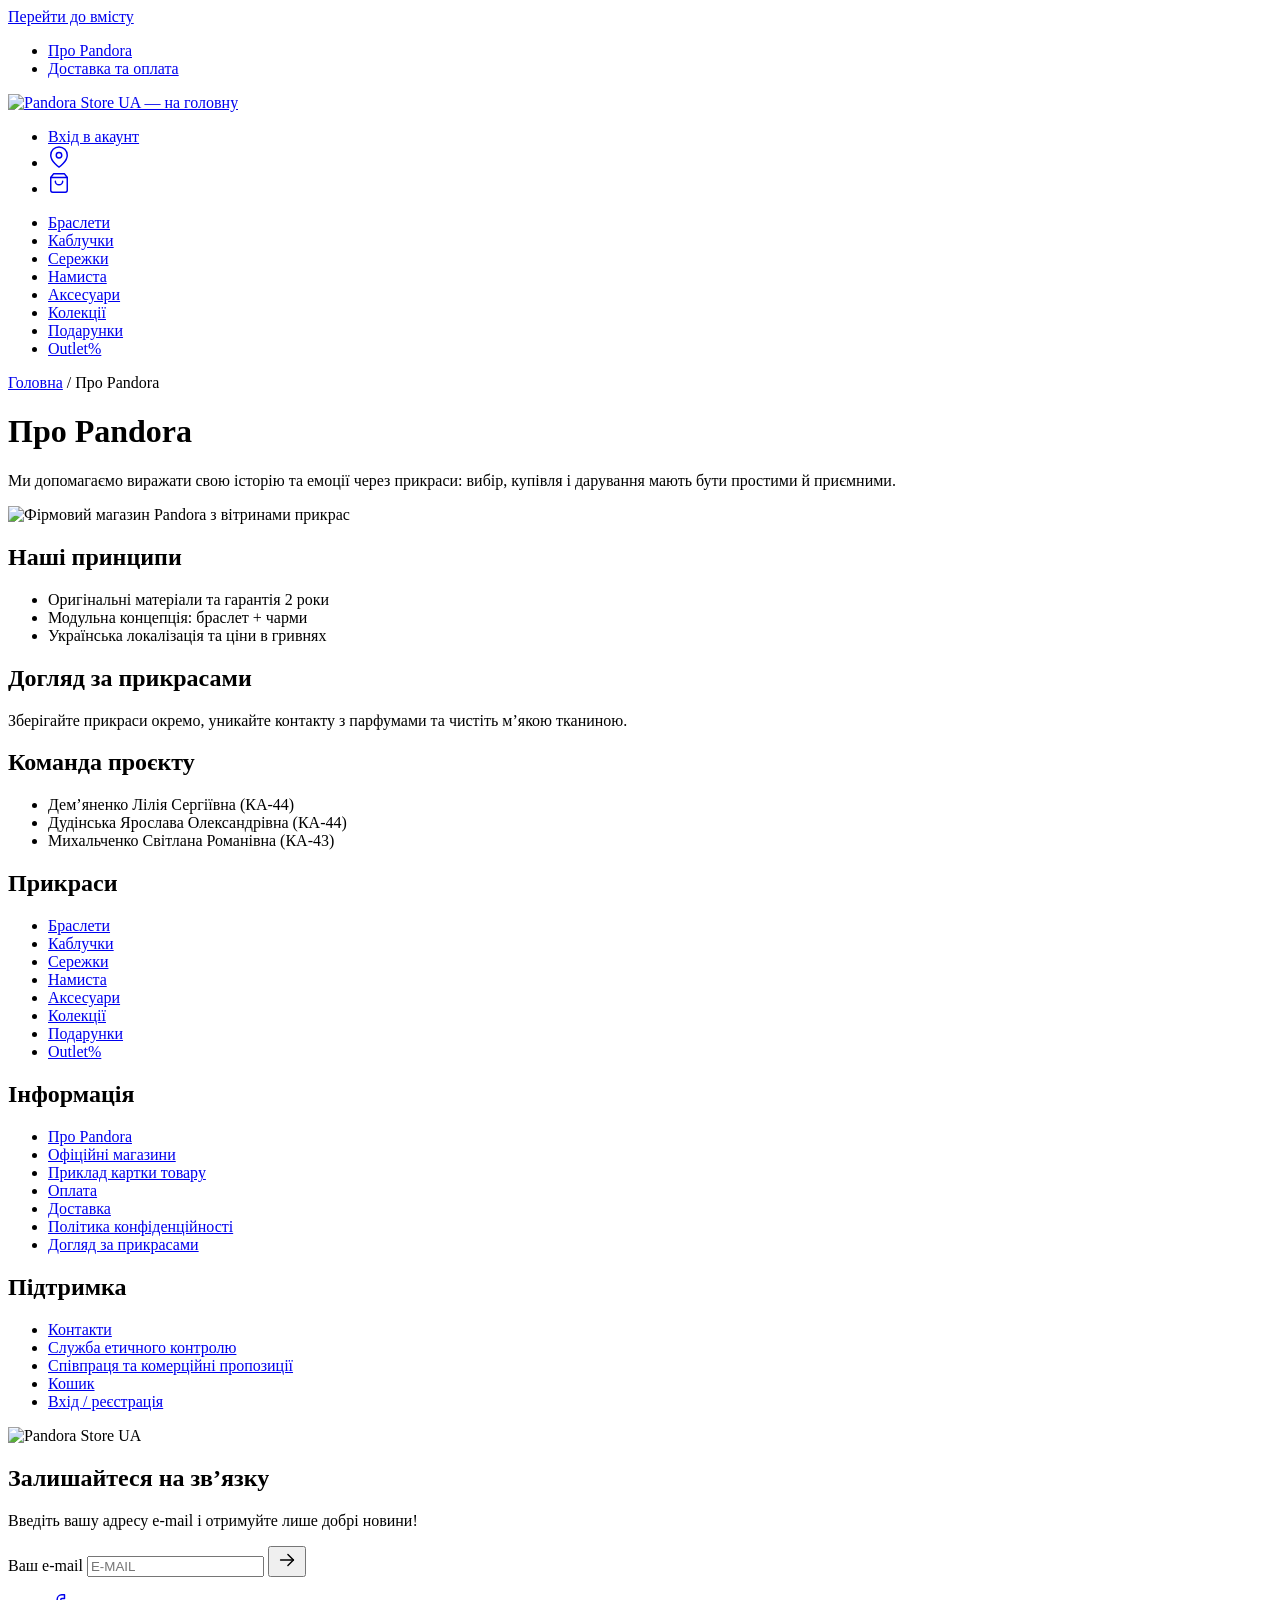
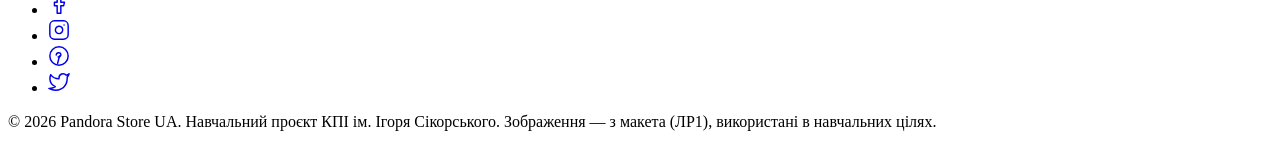
==== about.html @ 25a3421e "Add files via upload" ====
<!DOCTYPE html>
<html lang="uk">
<head>
<meta charset="UTF-8">
<meta name="viewport" content="width=device-width, initial-scale=1">
<meta name="description" content="Про Pandora Store UA: місія, принципи, догляд за прикрасами та команда проєкту.">
<title>Про Pandora — Pandora Store UA</title>
<link rel="preconnect" href="https://fonts.googleapis.com">
<link rel="preconnect" href="https://fonts.gstatic.com" crossorigin>
<link rel="stylesheet" href="https://fonts.googleapis.com/css2?family=Comfortaa:wght@300;400;700&amp;display=swap">
<link rel="stylesheet" href="css/style.css">
<link rel="icon" href="images/logo.svg" type="image/svg+xml">
</head>
<body>
<a class="skip" href="#content">Перейти до вмісту</a>
<header>
<div class="wrap">
<div class="topbar">
<nav class="top-left" aria-label="Про магазин">
<ul>
<li><a href="about.html" aria-current="page">Про Pandora</a></li>
<li><a href="delivery.html">Доставка та оплата</a></li>
</ul>
</nav>
<a class="logo" href="index.html"><img src="images/logo.svg" alt="Pandora Store UA — на головну" width="200" height="40"></a>
<nav class="top-right" aria-label="Акаунт і кошик">
<ul>
<li><a href="login.html">Вхід в акаунт</a></li>
<li><a class="icon-link" href="contacts.html" aria-label="Контакти та магазини"><svg class="ico" viewBox="0 0 24 24" width="22" height="22" fill="none" stroke="currentColor" stroke-width="1.6" stroke-linecap="round" stroke-linejoin="round" aria-hidden="true" focusable="false"><path d="M21 10c0 7-9 13-9 13s-9-6-9-13a9 9 0 0 1 18 0z"/><circle cx="12" cy="10" r="3"/></svg></a></li>
<li><a class="icon-link" href="cart.html" aria-label="Кошик"><svg class="ico" viewBox="0 0 24 24" width="22" height="22" fill="none" stroke="currentColor" stroke-width="1.6" stroke-linecap="round" stroke-linejoin="round" aria-hidden="true" focusable="false"><path d="M6 2L3 6v14a2 2 0 0 0 2 2h14a2 2 0 0 0 2-2V6l-3-4z"/><path d="M3 6h18"/><path d="M16 10a4 4 0 0 1-8 0"/></svg></a></li>
</ul>
</nav>
</div>
<nav class="catnav" aria-label="Категорії прикрас">
<ul><li><a href="catalog.html">Браслети</a></li><li><a href="catalog.html">Каблучки</a></li><li><a href="catalog.html">Сережки</a></li><li><a href="catalog.html">Намиста</a></li><li><a href="catalog.html">Аксесуари</a></li><li><a href="catalog.html">Колекції</a></li><li><a href="catalog.html">Подарунки</a></li><li><a href="catalog.html">Outlet%</a></li></ul>
</nav>
</div>
</header>
<main id="content">
<div class="wrap">
<p class="crumbs"><a href="index.html">Головна</a> / Про Pandora</p>
<h1>Про Pandora</h1>
<p>Ми допомагаємо виражати свою історію та емоції через прикраси: вибір, купівля і дарування мають бути простими й приємними.</p>
<img class="about-img" src="images/visit.webp" alt="Фірмовий магазин Pandora з вітринами прикрас" width="605" height="577" loading="lazy">
<h2>Наші принципи</h2>
<ul><li>Оригінальні матеріали та гарантія 2 роки</li><li>Модульна концепція: браслет + чарми</li><li>Українська локалізація та ціни в гривнях</li></ul>
<h2 id="care">Догляд за прикрасами</h2>
<p>Зберігайте прикраси окремо, уникайте контакту з парфумами та чистіть м’якою тканиною.</p>
<h2>Команда проєкту</h2>
<ul><li>Дем’яненко Лілія Сергіївна (КА-44)</li><li>Дудінська Ярослава Олександрівна (КА-44)</li><li>Михальченко Світлана Романівна (КА-43)</li></ul>
</div>
</main>
<footer>
<div class="wrap foot">
<nav aria-label="Прикраси">
<h2>Прикраси</h2>
<ul><li><a href="catalog.html">Браслети</a></li><li><a href="catalog.html">Каблучки</a></li><li><a href="catalog.html">Сережки</a></li><li><a href="catalog.html">Намиста</a></li><li><a href="catalog.html">Аксесуари</a></li><li><a href="catalog.html">Колекції</a></li><li><a href="catalog.html">Подарунки</a></li><li><a href="catalog.html">Outlet%</a></li></ul>
</nav>
<nav aria-label="Інформація">
<h2>Інформація</h2>
<ul>
<li><a href="about.html">Про Pandora</a></li>
<li><a href="contacts.html">Офіційні магазини</a></li>
<li><a href="product.html">Приклад картки товару</a></li>
<li><a href="delivery.html">Оплата</a></li>
<li><a href="delivery.html">Доставка</a></li>
<li><a href="about.html">Політика конфіденційності</a></li>
<li><a href="about.html">Догляд за прикрасами</a></li>
</ul>
</nav>
<nav aria-label="Служба підтримки">
<h2>Підтримка</h2>
<ul>
<li><a href="contacts.html">Контакти</a></li>
<li><a href="about.html">Служба етичного контролю</a></li>
<li><a href="contacts.html">Співпраця та комерційні пропозиції</a></li>
<li><a href="cart.html">Кошик</a></li>
<li><a href="login.html">Вхід / реєстрація</a></li>
</ul>
</nav>
<section class="subscribe-box" aria-labelledby="news-title">
<img src="images/logo-white.svg" alt="Pandora Store UA" width="160" height="32">
<h2 id="news-title">Залишайтеся на зв’язку</h2>
<p>Введіть вашу адресу e-mail і отримуйте лише добрі новини!</p>
<form class="subscribe" data-demo data-message="Дякуємо за підписку! (демонстраційна форма)">
<label class="visually-hidden" for="sub-email">Ваш e-mail</label>
<input id="sub-email" name="email" type="email" required autocomplete="email" placeholder="E-MAIL">
<button type="submit" aria-label="Підписатися"><svg class="ico" viewBox="0 0 24 24" width="22" height="22" fill="none" stroke="currentColor" stroke-width="1.6" stroke-linecap="round" stroke-linejoin="round" aria-hidden="true" focusable="false"><path d="M5 12h14"/><path d="M13 6l6 6-6 6"/></svg></button>
</form>
<p class="status" role="status"></p>
<ul class="social">
<li><a href="https://www.facebook.com/" aria-label="Facebook" target="_blank" rel="noopener noreferrer"><svg class="ico" viewBox="0 0 24 24" width="22" height="22" fill="none" stroke="currentColor" stroke-width="1.6" stroke-linecap="round" stroke-linejoin="round" aria-hidden="true" focusable="false"><path d="M18 2h-3a5 5 0 0 0-5 5v3H7v4h3v8h4v-8h3l1-4h-4V7a1 1 0 0 1 1-1h3z"/></svg></a></li>
<li><a href="https://www.instagram.com/" aria-label="Instagram" target="_blank" rel="noopener noreferrer"><svg class="ico" viewBox="0 0 24 24" width="22" height="22" fill="none" stroke="currentColor" stroke-width="1.6" stroke-linecap="round" stroke-linejoin="round" aria-hidden="true" focusable="false"><rect x="2" y="2" width="20" height="20" rx="5"/><path d="M16 11.4A4 4 0 1 1 12.6 8 4 4 0 0 1 16 11.4z"/><path d="M17.5 6.5h.01"/></svg></a></li>
<li><a href="https://www.pinterest.com/" aria-label="Pinterest" target="_blank" rel="noopener noreferrer"><svg class="ico" viewBox="0 0 24 24" width="22" height="22" fill="none" stroke="currentColor" stroke-width="1.6" stroke-linecap="round" stroke-linejoin="round" aria-hidden="true" focusable="false"><circle cx="12" cy="12" r="10"/><path d="M10.5 20l2-8"/><path d="M9 11c0-3 4.5-3.5 5-1 .4 2-1.5 3.5-3 3"/></svg></a></li>
<li><a href="https://twitter.com/" aria-label="Twitter" target="_blank" rel="noopener noreferrer"><svg class="ico" viewBox="0 0 24 24" width="22" height="22" fill="none" stroke="currentColor" stroke-width="1.6" stroke-linecap="round" stroke-linejoin="round" aria-hidden="true" focusable="false"><path d="M23 3a10.9 10.9 0 0 1-3.14 1.53 4.48 4.48 0 0 0-7.86 3v1A10.66 10.66 0 0 1 3 4s-4 9 5 13a11.64 11.64 0 0 1-7 2c9 5 20 0 20-11.5a4.5 4.5 0 0 0-.08-.83A7.72 7.72 0 0 0 23 3z"/></svg></a></li>
</ul>
</section>
</div>
<div class="wrap"><p class="copy">© <span id="year">2026</span> Pandora Store UA. Навчальний проєкт КПІ ім. Ігоря Сікорського. Зображення — з макета (ЛР1), використані в навчальних цілях.</p></div>
</footer>
<script src="js/main.js" defer></script>
</body>
</html>
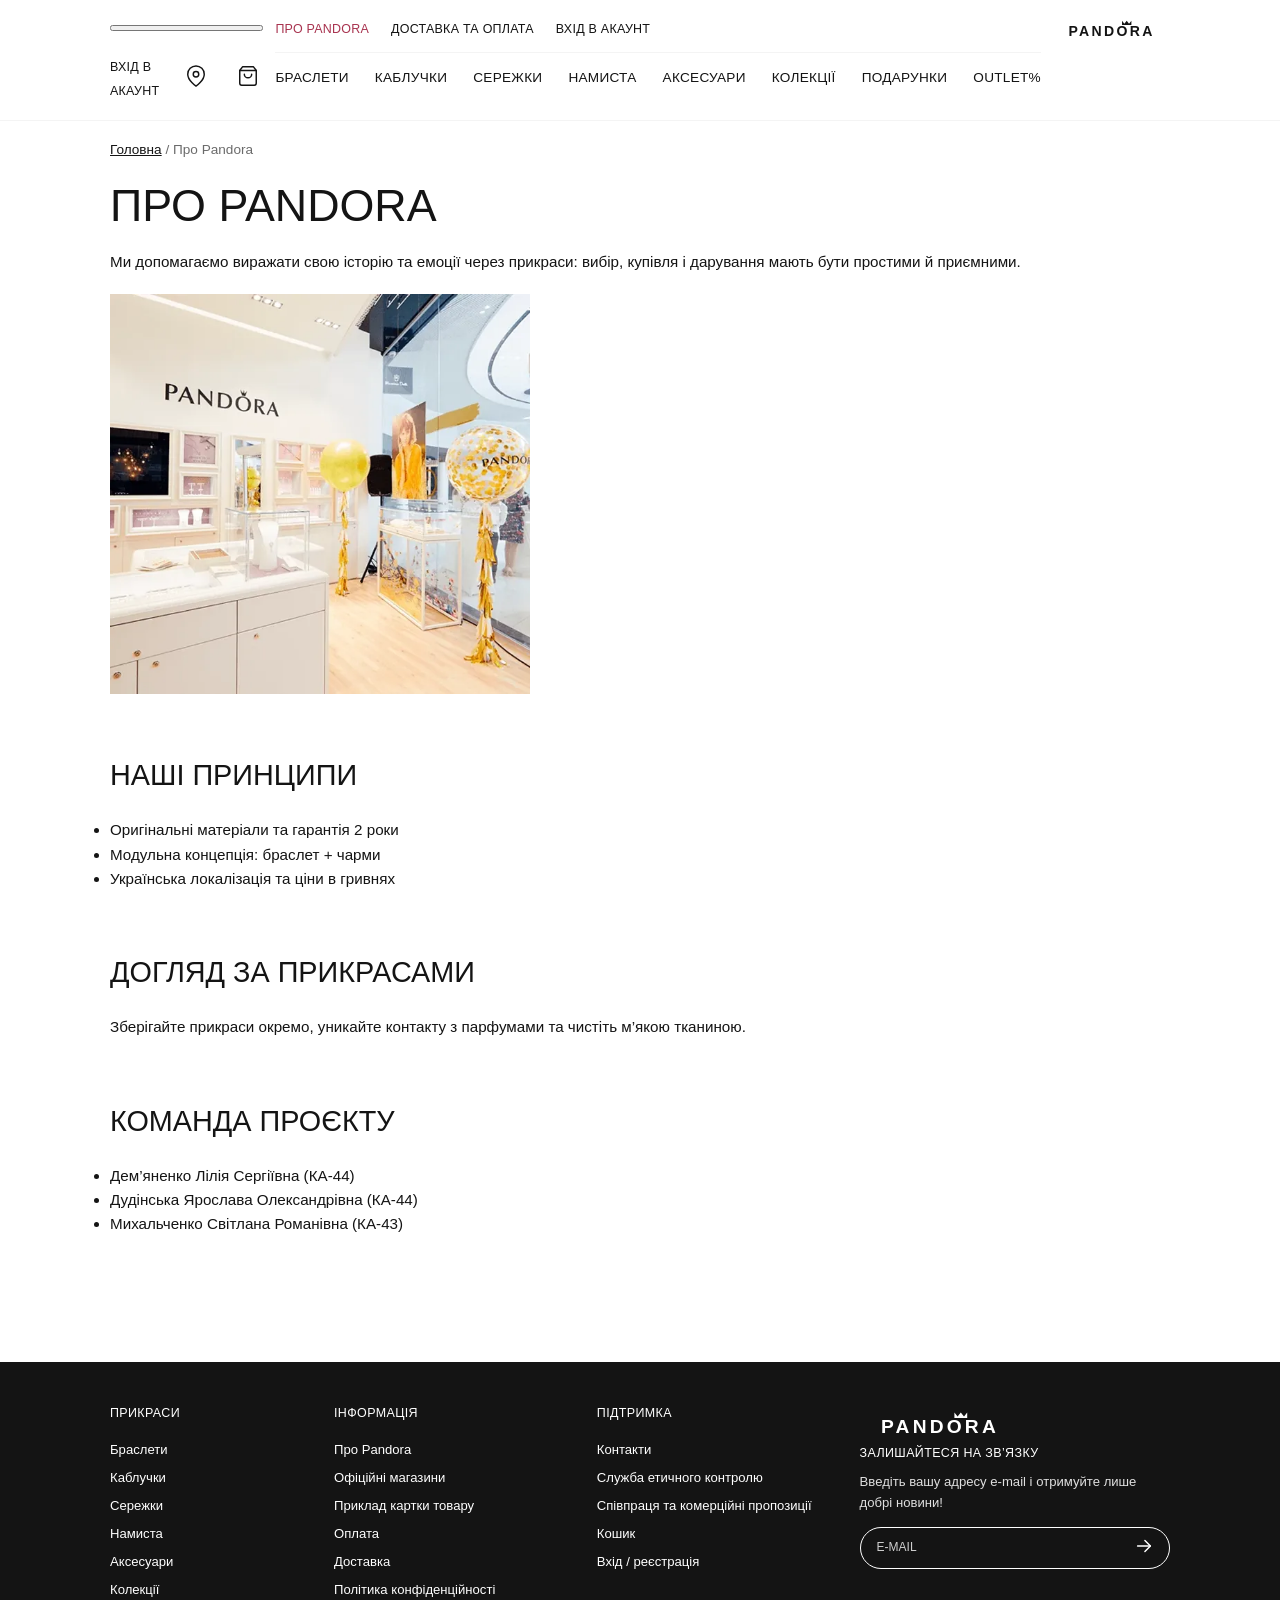
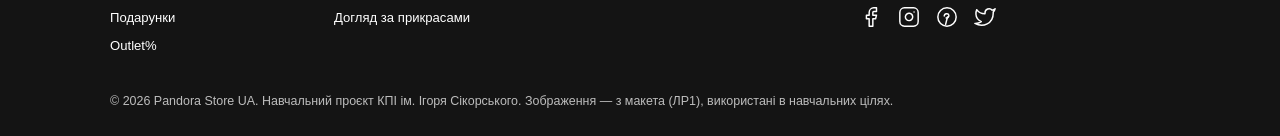
==== commit 9af6a290: "Add files via upload" ====
--- a/about.html
+++ b/about.html
@@ -8,6 +8,7 @@
 <link rel="preconnect" href="https://fonts.googleapis.com">
 <link rel="preconnect" href="https://fonts.gstatic.com" crossorigin>
 <link rel="stylesheet" href="https://fonts.googleapis.com/css2?family=Comfortaa:wght@300;400;700&amp;display=swap">
+<script>document.documentElement.classList.add("js");</script>
 <link rel="stylesheet" href="css/style.css">
 <link rel="icon" href="images/logo.svg" type="image/svg+xml">
 </head>
@@ -16,24 +17,27 @@
 <header>
 <div class="wrap">
 <div class="topbar">
-<nav class="top-left" aria-label="Про магазин">
+<button class="nav-toggle" type="button" aria-expanded="false" aria-controls="menu-about menu-cats"><span class="visually-hidden">Меню</span><span class="burger" aria-hidden="true"></span></button>
+<nav class="top-left" id="menu-about" aria-label="Про магазин">
 <ul>
 <li><a href="about.html" aria-current="page">Про Pandora</a></li>
 <li><a href="delivery.html">Доставка та оплата</a></li>
+<li class="menu-only"><a href="login.html">Вхід в акаунт</a></li>
 </ul>
 </nav>
 <a class="logo" href="index.html"><img src="images/logo.svg" alt="Pandora Store UA — на головну" width="200" height="40"></a>
 <nav class="top-right" aria-label="Акаунт і кошик">
 <ul>
-<li><a href="login.html">Вхід в акаунт</a></li>
+<li class="desk-only"><a href="login.html">Вхід в акаунт</a></li>
 <li><a class="icon-link" href="contacts.html" aria-label="Контакти та магазини"><svg class="ico" viewBox="0 0 24 24" width="22" height="22" fill="none" stroke="currentColor" stroke-width="1.6" stroke-linecap="round" stroke-linejoin="round" aria-hidden="true" focusable="false"><path d="M21 10c0 7-9 13-9 13s-9-6-9-13a9 9 0 0 1 18 0z"/><circle cx="12" cy="10" r="3"/></svg></a></li>
 <li><a class="icon-link" href="cart.html" aria-label="Кошик"><svg class="ico" viewBox="0 0 24 24" width="22" height="22" fill="none" stroke="currentColor" stroke-width="1.6" stroke-linecap="round" stroke-linejoin="round" aria-hidden="true" focusable="false"><path d="M6 2L3 6v14a2 2 0 0 0 2 2h14a2 2 0 0 0 2-2V6l-3-4z"/><path d="M3 6h18"/><path d="M16 10a4 4 0 0 1-8 0"/></svg></a></li>
 </ul>
 </nav>
-</div>
-<nav class="catnav" aria-label="Категорії прикрас">
+<nav class="catnav" id="menu-cats" aria-label="Категорії прикрас">
 <ul><li><a href="catalog.html">Браслети</a></li><li><a href="catalog.html">Каблучки</a></li><li><a href="catalog.html">Сережки</a></li><li><a href="catalog.html">Намиста</a></li><li><a href="catalog.html">Аксесуари</a></li><li><a href="catalog.html">Колекції</a></li><li><a href="catalog.html">Подарунки</a></li><li><a href="catalog.html">Outlet%</a></li></ul>
 </nav>
+</div>
+
 </div>
 </header>
 <main id="content">
--- a/css/style.css
+++ b/css/style.css
@@ -0,0 +1,189 @@
+:root{
+  --black:#141414;--white:#fff;--pink:#F4A0B3;--pink-d:#E8869C;--pink-l:#FFE9EE;
+  --grey-l:#F4F4F4;--grey:#8A8A8A;--err:#D64545;--ok:#3C9D6B;
+  /* темніші варіанти для ТЕКСТУ: контраст ≥ 4.5:1 (WCAG 2.1 AA) */
+  --pink-text:#A8334F;--grey-text:#6B6B6B;
+}
+*{box-sizing:border-box}
+body{margin:0;font-family:"Comfortaa",Arial,sans-serif;color:var(--black);background:var(--white);line-height:1.6;font-size:.95rem}
+a{color:var(--black)}a:hover{color:var(--pink-text)}
+img{max-width:100%;height:auto;display:block}
+ul,ol{padding:0}
+.skip{position:absolute;left:-999px}.skip:focus{left:8px;top:8px;background:var(--white);padding:8px;z-index:10}
+.visually-hidden{position:absolute;width:1px;height:1px;margin:-1px;padding:0;overflow:hidden;clip:rect(0 0 0 0);white-space:nowrap;border:0}
+:focus-visible{outline:3px solid var(--pink-text);outline-offset:2px}
+.wrap{max-width:1100px;margin:0 auto;padding:0 20px}
+.center{text-align:center}
+
+/* ---------- ШАПКА ---------- */
+header{border-bottom:1px solid var(--grey-l)}
+.topbar{display:grid;grid-template-columns:1fr auto 1fr;align-items:center;gap:12px;padding:16px 0}
+.topbar ul{list-style:none;display:flex;gap:6px 22px;margin:0;padding:0;align-items:center}
+.top-right ul{justify-content:flex-end}
+.topbar a{text-decoration:none;text-transform:uppercase;font-size:.78rem;letter-spacing:.02em}
+.topbar a:hover,.topbar a[aria-current="page"]{color:var(--pink-text)}
+.icon-link{display:inline-flex;padding:4px}
+.logo{justify-self:center}
+.catnav{border-top:1px solid var(--grey-l);padding:12px 0 14px}
+.catnav ul{list-style:none;display:flex;flex-wrap:wrap;justify-content:center;gap:6px 26px;margin:0;padding:0}
+.catnav a{text-decoration:none;font-size:.85rem;padding:2px 0;border-bottom:2px solid transparent}
+.catnav a:hover{border-bottom-color:var(--pink);color:var(--black)}
+
+/* ---------- ЗАГАЛЬНЕ ---------- */
+h1,h2,h3{text-transform:uppercase;line-height:1.25}
+h1{font-size:clamp(1.8rem,4vw,2.8rem);font-weight:300;margin:0 0 12px}
+h2{font-size:clamp(1.3rem,2.6vw,1.8rem);font-weight:400;margin:64px 0 24px}
+h3{font-size:.9rem;font-weight:400;margin:0}
+main{padding-bottom:40px}
+.btn{display:inline-block;background:var(--pink);color:var(--black);border:1px solid var(--pink);padding:13px 26px;font:700 .85rem "Comfortaa",Arial,sans-serif;text-transform:uppercase;text-decoration:none;text-align:center;cursor:pointer;border-radius:0}
+.btn:hover{background:var(--pink-d);border-color:var(--pink-d);color:var(--black)}
+.btn-outline{background:var(--white);border-color:var(--black)}
+.btn-outline:hover{background:var(--pink-l);border-color:var(--black)}
+.btn-block{display:block;width:100%;margin-top:12px}
+.btn-wide{min-width:220px}
+.arrow-link{display:inline-block;text-transform:uppercase;font-size:.8rem;text-decoration:none;border-bottom:1px solid var(--black);padding-bottom:2px}
+.arrow-link::after{content:" \2197"}
+.status{color:var(--ok);font-weight:700;min-height:1.6em;margin:8px 0 0}
+.status.error{color:var(--err)}
+
+/* ---------- ТОВАРНІ КАРТКИ ---------- */
+.tile{margin:0}
+.tile-img{display:block;background:var(--grey-l)}
+.tile-info{display:flex;justify-content:space-between;gap:12px;align-items:baseline;padding-top:8px}
+.tile-info h3{font-size:.82rem;text-transform:none;font-weight:400}
+.tile-info h3 a{text-decoration:none}
+.tile-info h3 a:hover{text-decoration:underline}
+.tile-price{margin:0;color:var(--grey-text);font-size:.8rem;white-space:nowrap}
+
+/* ---------- ГОЛОВНА ---------- */
+.hero{margin-top:24px}
+.hero h1{position:absolute}
+.categories h2{margin-top:72px}
+.cats-grid{display:grid;grid-template-columns:1fr 1.1fr;gap:40px;align-items:start}
+.cat-photos{display:flex;gap:14px;align-items:flex-start}
+.cat-photos img:first-child{width:62%}
+.cat-photos img:last-child{width:38%}
+.cat-list{list-style:none;margin:0;counter-reset:c;border-top:1px solid var(--black)}
+.cat-list li{counter-increment:c;border-bottom:1px solid var(--black)}
+.cat-list a{display:flex;gap:28px;padding:14px 4px;text-decoration:none;font-size:.85rem}
+.cat-list a::before{content:counter(c,decimal-leading-zero);color:var(--grey-text);min-width:1.6em}
+.cat-list a:hover{background:var(--pink-l);color:var(--black)}
+
+.promo{background:var(--pink-l);display:grid;grid-template-columns:1fr 1fr;align-items:center;gap:20px;margin-top:80px;padding:28px}
+.promo-text{padding:20px 6%}
+.promo-text h2{margin:0 0 16px}
+.promo-text p{color:var(--grey-text);max-width:340px}
+.promo img{width:100%}
+.visit{margin-top:80px}
+
+.bs-grid{list-style:none;margin:0;display:grid;grid-template-columns:repeat(12,1fr);gap:20px;align-items:start}
+.bs-grid .w4{grid-column:span 4}.bs-grid .w6{grid-column:span 6}.bs-grid .w3{grid-column:span 3}
+
+.gifts{display:grid;grid-template-columns:1fr 2.6fr;gap:24px;align-items:end;margin-top:90px}
+.gifts-text h2{margin:0 0 16px}
+.gifts-text p{color:var(--grey-text)}
+.gifts-list{list-style:none;margin:0;display:grid;grid-template-columns:repeat(3,1fr);gap:16px}
+.gifts-list a{text-decoration:none;display:block}
+.gifts-list span{display:block;text-transform:uppercase;font-size:.75rem;padding-top:6px}
+
+.benefits{margin-top:90px}
+.benefits ul{list-style:none;margin:0;display:grid;grid-template-columns:repeat(3,1fr);gap:20px}
+.benefits li{background:var(--grey-l);text-align:center;padding:36px 20px}
+.benefits img{width:150px;height:150px;border-radius:50%;margin:0 auto 18px;object-fit:cover}
+.benefits h3{font-weight:700;font-size:.8rem;margin-bottom:6px}
+.benefits p{margin:0;color:var(--grey-text);font-size:.8rem}
+
+/* ---------- КАТАЛОГ ---------- */
+.filters{display:flex;flex-wrap:wrap;justify-content:space-between;gap:12px;padding:22px 0 18px;max-width:none}
+.filter-fields{display:flex;flex-wrap:wrap;gap:6px 22px}
+.filters select{width:auto;border:0;background:transparent;padding:4px 18px 4px 0;font:inherit;font-size:.82rem;cursor:pointer}
+.filter-actions{display:flex;gap:22px}
+.link-btn{background:none;border:0;font:inherit;font-size:.82rem;cursor:pointer;padding:4px 0;color:var(--black)}
+.link-btn:hover{color:var(--pink-text)}.underlined{text-decoration:underline}
+.filters .status{flex-basis:100%;margin:0}
+.cat-grid{list-style:none;margin:0;display:grid;grid-template-columns:repeat(4,1fr);gap:20px 20px}
+.cat-grid .feature{grid-column:1 / span 2;grid-row:span 2}
+.cat-grid .feature img{width:100%;height:100%;object-fit:cover}
+.more{text-align:center;margin-top:48px}
+.count{color:var(--grey-text);font-size:.8rem;margin:0 0 10px}
+.pager{list-style:none;display:flex;justify-content:center;gap:14px;margin:30px 0 0}
+.round{width:44px;height:44px;border-radius:50%;border:0;background:var(--grey-l);font:inherit;font-size:.85rem;cursor:pointer;color:var(--black)}
+.round.pink{background:var(--pink-l);font-size:1.4rem;line-height:1}
+.round[aria-current="page"]{background:var(--pink);font-weight:700}
+.round:hover{background:var(--pink-d)}
+
+/* ---------- КАРТКА ТОВАРУ ---------- */
+.pdp{display:grid;grid-template-columns:1.2fr 1fr;gap:40px;align-items:start;margin-top:36px}
+.gallery{display:grid;grid-template-columns:1fr 1fr;gap:16px}
+.gallery .g-main{grid-column:1 / -1;width:100%;background:var(--grey-l)}
+.gallery img{width:100%;object-fit:cover}
+.pdp .sku{color:var(--grey-text);font-size:.78rem;margin:0}
+.pdp h1{text-transform:none;font-weight:400;font-size:clamp(1.5rem,3vw,2.1rem);margin:6px 0 10px}
+.price{color:var(--pink-text);font-weight:700}
+.lead{font-size:.85rem}
+.acc{margin-top:26px;border-top:1px solid var(--grey-l)}
+.acc details{border-bottom:1px solid var(--grey-l)}
+.acc summary{list-style:none;cursor:pointer;display:flex;justify-content:space-between;padding:14px 0;font-size:.85rem}
+.acc summary::-webkit-details-marker{display:none}
+.acc summary::after{content:"+";font-size:1.4rem;line-height:1}
+.acc details[open] summary::after{content:"\2212"}
+.acc details>*:not(summary){margin:0 0 14px;font-size:.85rem}
+.acc ul{padding-left:1.2em}
+.small-links{display:flex;gap:20px;flex-wrap:wrap;font-size:.78rem;margin-top:18px}
+.small-links a{color:var(--grey-text)}
+.rec-grid{list-style:none;margin:0;display:grid;grid-template-columns:repeat(3,1fr);gap:20px}
+
+/* ---------- ФОРМИ / ТАБЛИЦІ / ІНФОРМ. СТОРІНКИ ---------- */
+.crumbs{font-size:.85rem;color:var(--grey-text);margin:18px 0}
+form{max-width:520px}
+label{display:block;font-weight:700;margin:14px 0 4px;font-size:.9rem}
+input,select,textarea{width:100%;padding:10px;border:1px solid var(--grey);border-radius:4px;font:inherit}
+fieldset{border:1px solid var(--grey);padding:10px 14px;margin:14px 0}
+fieldset label,label.check{display:block;font-weight:400;margin:6px 0}
+fieldset input,label.check input{width:auto;margin-right:8px}
+.auth{display:grid;grid-template-columns:repeat(auto-fit,minmax(280px,1fr));gap:30px}
+.auth h2{margin-top:16px}
+.table-wrap{overflow-x:auto}
+table{border-collapse:collapse;width:100%}th,td{border:1px solid var(--grey-l);padding:8px;text-align:left;vertical-align:middle}th{background:var(--grey-l)}
+caption{text-align:left;font-weight:700;padding:8px 0}
+.thumb{display:inline-block;vertical-align:middle;margin-right:10px;background:var(--grey-l)}
+.about-img{max-width:420px;margin:20px 0}
+
+/* ---------- ФУТЕР ---------- */
+footer{background:var(--black);color:var(--white);padding:44px 0 24px;margin-top:70px}
+footer a{color:var(--white);text-decoration:none}footer a:hover{color:var(--pink);text-decoration:underline}
+.foot{display:grid;grid-template-columns:1fr 1.2fr 1.2fr 1.6fr;gap:30px}
+footer h2{font-size:.78rem;font-weight:400;margin:0 0 18px;letter-spacing:.03em}
+footer ul{list-style:none;margin:0;display:grid;gap:7px}
+footer li{font-size:.82rem}
+.subscribe-box img{margin-bottom:8px}
+.subscribe-box h2{margin-bottom:10px}
+.subscribe-box p{font-size:.82rem;margin:0 0 14px;color:#E0E0E0}
+.subscribe{display:flex;max-width:none;border:1px solid var(--white);border-radius:30px;overflow:hidden}
+.subscribe input{border:0;background:transparent;color:var(--white);border-radius:0;font-size:.75rem;padding:10px 16px}
+.subscribe input::placeholder{color:#CFCFCF}
+.subscribe button{background:none;border:0;color:var(--white);padding:0 14px;cursor:pointer}
+.social{display:flex!important;gap:16px;margin-top:16px!important}
+footer .status{color:#7FD6A5}
+.copy{color:#BDBDBD;font-size:.78rem;margin:36px 0 0}
+
+/* ---------- АДАПТИВНІСТЬ ---------- */
+@media(max-width:900px){
+  .cat-grid{grid-template-columns:repeat(2,1fr)}
+  .cat-grid .feature{grid-column:1 / -1;grid-row:auto}
+  .foot{grid-template-columns:1fr 1fr}
+  .gifts{grid-template-columns:1fr}
+}
+@media(max-width:720px){
+  .topbar{grid-template-columns:1fr 1fr;grid-template-areas:"logo logo" "left right"}
+  .logo{grid-area:logo}.top-left{grid-area:left}.top-right{grid-area:right}
+  .cats-grid,.promo,.pdp{grid-template-columns:1fr}
+  .promo{padding:16px}.promo-text{padding:12px 4px}
+  .bs-grid{grid-template-columns:repeat(2,1fr)}
+  .bs-grid .w4,.bs-grid .w3{grid-column:span 1}.bs-grid .w6{grid-column:1 / -1}
+  .benefits ul,.rec-grid{grid-template-columns:1fr}
+  .gifts-list{gap:8px}
+  .foot{grid-template-columns:1fr}
+  .tile-info{flex-direction:column;gap:0}
+}
+@media(prefers-reduced-motion:reduce){*{transition:none!important;animation:none!important}}
